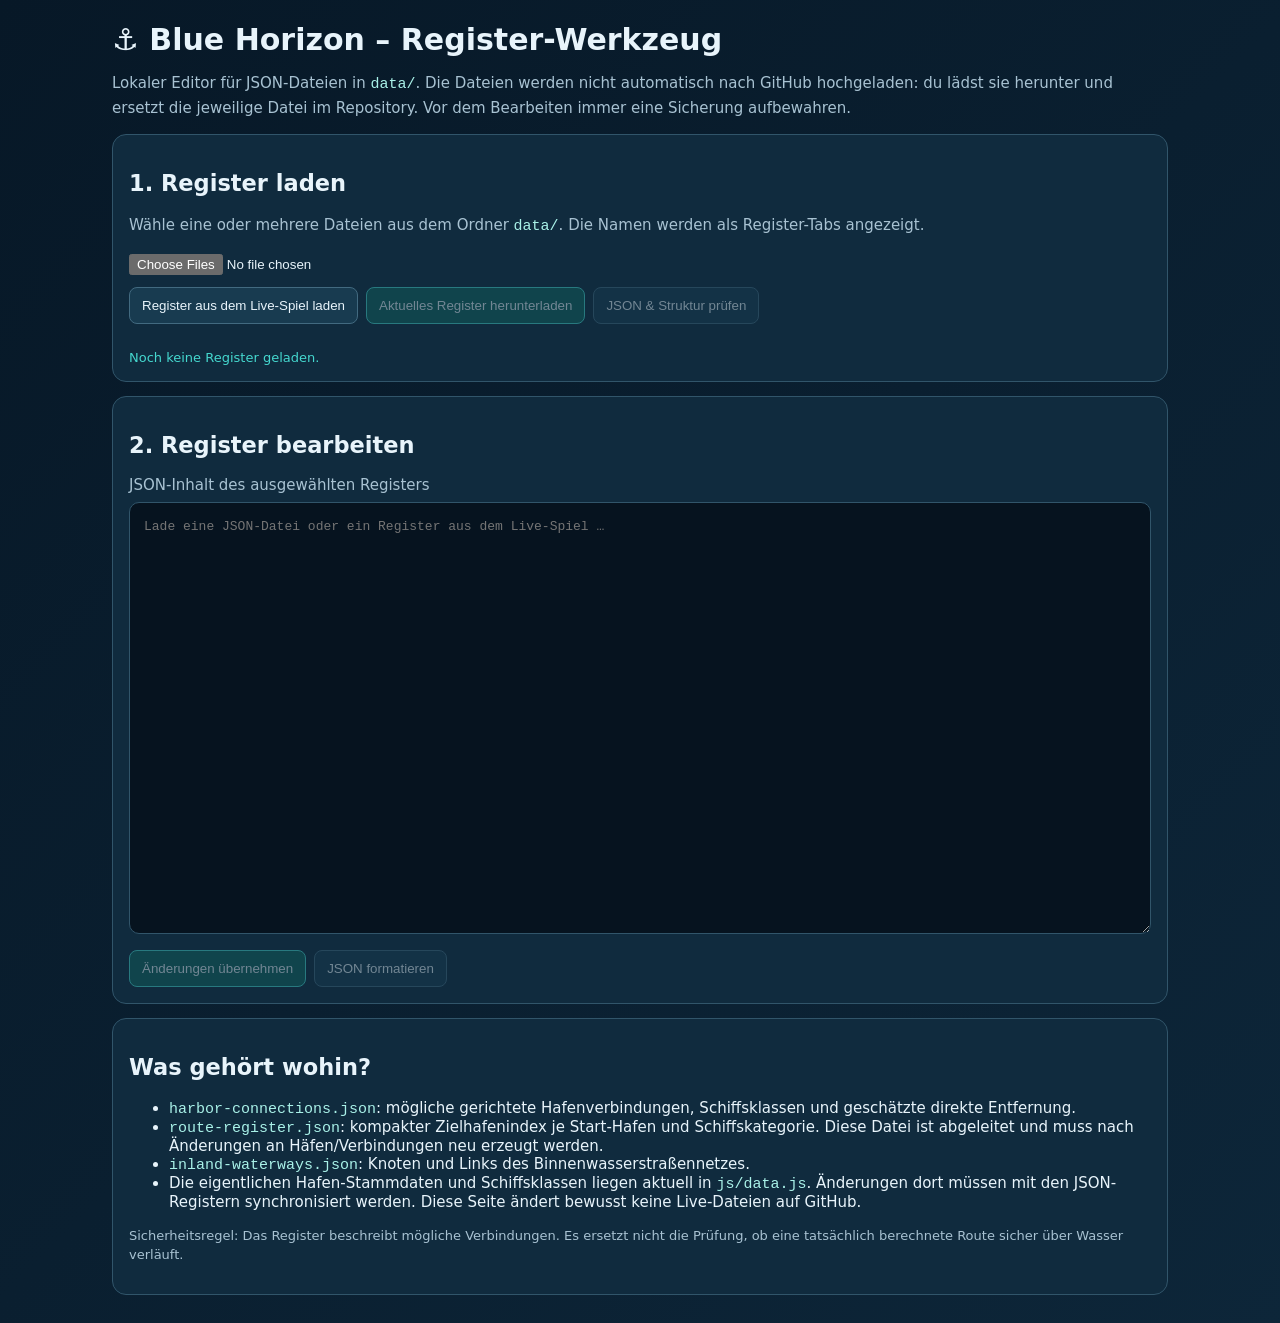
==== tools/register-editor.html @ 50d74d06 "Add local JSON register editor and validator" ====
<!doctype html>
<html lang="de">
<head>
<meta charset="utf-8"><meta name="viewport" content="width=device-width,initial-scale=1">
<title>Blue Horizon – Register-Werkzeug</title>
<style>
:root{color-scheme:dark;--bg:#071827;--panel:#102b3e;--line:#31556a;--text:#e8f4fb;--muted:#a8c2d2;--accent:#45d8cf}
*{box-sizing:border-box}body{margin:0;background:linear-gradient(135deg,#071827,#0d2639);color:var(--text);font:15px system-ui,sans-serif}main{max-width:1100px;margin:auto;padding:22px}h1{margin:0 0 8px}p{color:var(--muted);line-height:1.5}.panel{background:var(--panel);border:1px solid var(--line);border-radius:14px;padding:16px;margin:14px 0}.toolbar{display:flex;flex-wrap:wrap;gap:8px;align-items:center}button,.file-label,select{background:#183b50;color:var(--text);border:1px solid #426a80;border-radius:8px;padding:10px 12px;cursor:pointer}button.primary{background:#12645f;border-color:var(--accent)}button:disabled{opacity:.45;cursor:not-allowed}input[type=file]{max-width:100%}textarea{width:100%;min-height:48vh;background:#06131f;color:#dff6ff;border:1px solid var(--line);border-radius:10px;padding:14px;font:13px/1.5 ui-monospace,monospace;resize:vertical}label{display:block;margin-bottom:8px;color:var(--muted)}.status{white-space:pre-wrap;color:var(--accent);font-size:13px}.hint{font-size:13px}.tabs{display:flex;gap:6px;flex-wrap:wrap}.tabs button.active{border-color:var(--accent);box-shadow:inset 0 -2px var(--accent)}code{color:#a9f1e8}
</style>
</head>
<body><main>
<h1>⚓ Blue Horizon – Register-Werkzeug</h1>
<p>Lokaler Editor für JSON-Dateien in <code>data/</code>. Die Dateien werden nicht automatisch nach GitHub hochgeladen: du lädst sie herunter und ersetzt die jeweilige Datei im Repository. Vor dem Bearbeiten immer eine Sicherung aufbewahren.</p>
<div class="panel">
 <h2>1. Register laden</h2>
 <p>Wähle eine oder mehrere Dateien aus dem Ordner <code>data/</code>. Die Namen werden als Register-Tabs angezeigt.</p>
 <input id="files" type="file" accept=".json,application/json" multiple>
 <div class="toolbar" style="margin-top:12px"><button id="loadRepo" type="button">Register aus dem Live-Spiel laden</button><button id="download" class="primary" disabled>Aktuelles Register herunterladen</button><button id="validate" disabled>JSON & Struktur prüfen</button></div>
 <div id="tabs" class="tabs" style="margin-top:14px"></div>
 <div id="status" class="status" style="margin-top:12px">Noch keine Register geladen.</div>
</div>
<div class="panel">
 <h2>2. Register bearbeiten</h2>
 <label for="editor">JSON-Inhalt des ausgewählten Registers</label>
 <textarea id="editor" spellcheck="false" placeholder="Lade eine JSON-Datei oder ein Register aus dem Live-Spiel …" disabled></textarea>
 <div class="toolbar" style="margin-top:12px"><button id="apply" class="primary" disabled>Änderungen übernehmen</button><button id="pretty" disabled>JSON formatieren</button></div>
</div>
<div class="panel">
 <h2>Was gehört wohin?</h2>
 <ul>
  <li><code>harbor-connections.json</code>: mögliche gerichtete Hafenverbindungen, Schiffsklassen und geschätzte direkte Entfernung.</li>
  <li><code>route-register.json</code>: kompakter Zielhafenindex je Start-Hafen und Schiffskategorie. Diese Datei ist abgeleitet und muss nach Änderungen an Häfen/Verbindungen neu erzeugt werden.</li>
  <li><code>inland-waterways.json</code>: Knoten und Links des Binnenwasserstraßennetzes.</li>
  <li>Die eigentlichen Hafen-Stammdaten und Schiffsklassen liegen aktuell in <code>js/data.js</code>. Änderungen dort müssen mit den JSON-Registern synchronisiert werden. Diese Seite ändert bewusst keine Live-Dateien auf GitHub.</li>
 </ul>
 <p class="hint">Sicherheitsregel: Das Register beschreibt mögliche Verbindungen. Es ersetzt nicht die Prüfung, ob eine tatsächlich berechnete Route sicher über Wasser verläuft.</p>
</div>
</main>
<script>
'use strict';
const state={files:new Map(),active:null};
const $=id=>document.getElementById(id);
function setStatus(message){$('status').textContent=message}
function activeFile(){return state.files.get(state.active)}
function renderTabs(){const root=$('tabs');root.innerHTML='';for(const name of state.files.keys()){const b=document.createElement('button');b.textContent=name;b.className=name===state.active?'active':'';b.onclick=()=>selectFile(name);root.appendChild(b)}}
function selectFile(name){state.active=name;renderTabs();$('editor').value=state.files.get(name);$('editor').disabled=false;['download','validate','apply','pretty'].forEach(id=>$(id).disabled=false);setStatus('Ausgewählt: '+name)}
function guessRegisterName(file){return file.name}
function parseAndValidate(name,text){let data;try{data=JSON.parse(text)}catch(e){throw new Error('JSON-Syntaxfehler: '+e.message)}
 if(name==='harbor-connections.json'){if(data.schemaVersion!==1||!Array.isArray(data.ports)||!Array.isArray(data.connections))throw new Error('Erwartet schemaVersion 1 sowie ports[] und connections[].');const seen=new Set();for(const c of data.connections){if(!c.from||!c.to||c.from===c.to||!Array.isArray(c.shipTypes)||!Number.isFinite(Number(c.directKm)))throw new Error('Ungültige Verbindung: '+JSON.stringify(c));const k=c.from+'>'+c.to;if(seen.has(k))throw new Error('Doppelte Verbindung: '+k);seen.add(k)}}
 else if(name==='route-register.json'){if(data.schemaVersion!==2||!Array.isArray(data.table)||!Array.isArray(data.portTable))throw new Error('Erwartet schemaVersion 2 sowie table[] und portTable[].')}
 else if(name==='inland-waterways.json'){if(!Array.isArray(data.nodes)||!Array.isArray(data.links))throw new Error('Erwartet nodes[] und links[].')}
 return {data,summary:'✓ '+name+': JSON gültig'+(Array.isArray(data.connections)?' · '+data.connections.length+' Verbindungen':'')+(Array.isArray(data.table)?' · '+data.table.length+' Indexzeilen':'')+(Array.isArray(data.links)?' · '+data.nodes.length+' Knoten · '+data.links.length+' Links':'')};
}
$('files').addEventListener('change',async e=>{for(const file of e.target.files){try{const text=await file.text();parseAndValidate(file.name,text);state.files.set(file.name,text)}catch(error){setStatus(file.name+': '+error.message);continue}}if(state.files.size){state.active=state.active&&state.files.has(state.active)?state.active:state.files.keys().next().value;selectFile(state.active);setStatus('Geladen: '+[...state.files.keys()].join(', '))}});
$('loadRepo').onclick=async()=>{const names=['harbor-connections.json','route-register.json','inland-waterways.json'];setStatus('Lade Register …');for(const name of names){try{const response=await fetch('../data/'+name+'?editor='+Date.now(),{cache:'no-store'});if(!response.ok)throw new Error('HTTP '+response.status);const text=await response.text();parseAndValidate(name,text);state.files.set(name,text)}catch(error){setStatus('Fehler bei '+name+': '+error.message);return}}state.active=names[0];selectFile(state.active);setStatus('Alle drei Datenregister geladen. Bearbeite sie und lade jedes geänderte Register herunter.')};
$('apply').onclick=()=>{try{const {summary}=parseAndValidate(state.active,$('editor').value);state.files.set(state.active,$('editor').value);renderTabs();setStatus(summary+' · Änderungen im Editor übernommen.')}catch(e){setStatus('Prüfung fehlgeschlagen: '+e.message)}};
$('validate').onclick=()=>{try{setStatus(parseAndValidate(state.active,$('editor').value).summary)}catch(e){setStatus('Prüfung fehlgeschlagen: '+e.message)}};
$('pretty').onclick=()=>{try{$('editor').value=JSON.stringify(JSON.parse($('editor').value),null,2);setStatus('JSON formatiert. Klicke danach auf „Änderungen übernehmen“.')}catch(e){setStatus('JSON-Syntaxfehler: '+e.message)}};
$('download').onclick=()=>{try{const parsed=parseAndValidate(state.active,$('editor').value);state.files.set(state.active,$('editor').value);const blob=new Blob([JSON.stringify(parsed.data,null,2)+'\n'],{type:'application/json'});const url=URL.createObjectURL(blob);const a=document.createElement('a');a.href=url;a.download=state.active;a.click();setTimeout(()=>URL.revokeObjectURL(url),1000);setStatus('Download erstellt: '+state.active)}catch(e){setStatus('Download abgebrochen: '+e.message)}};
</script></body></html>
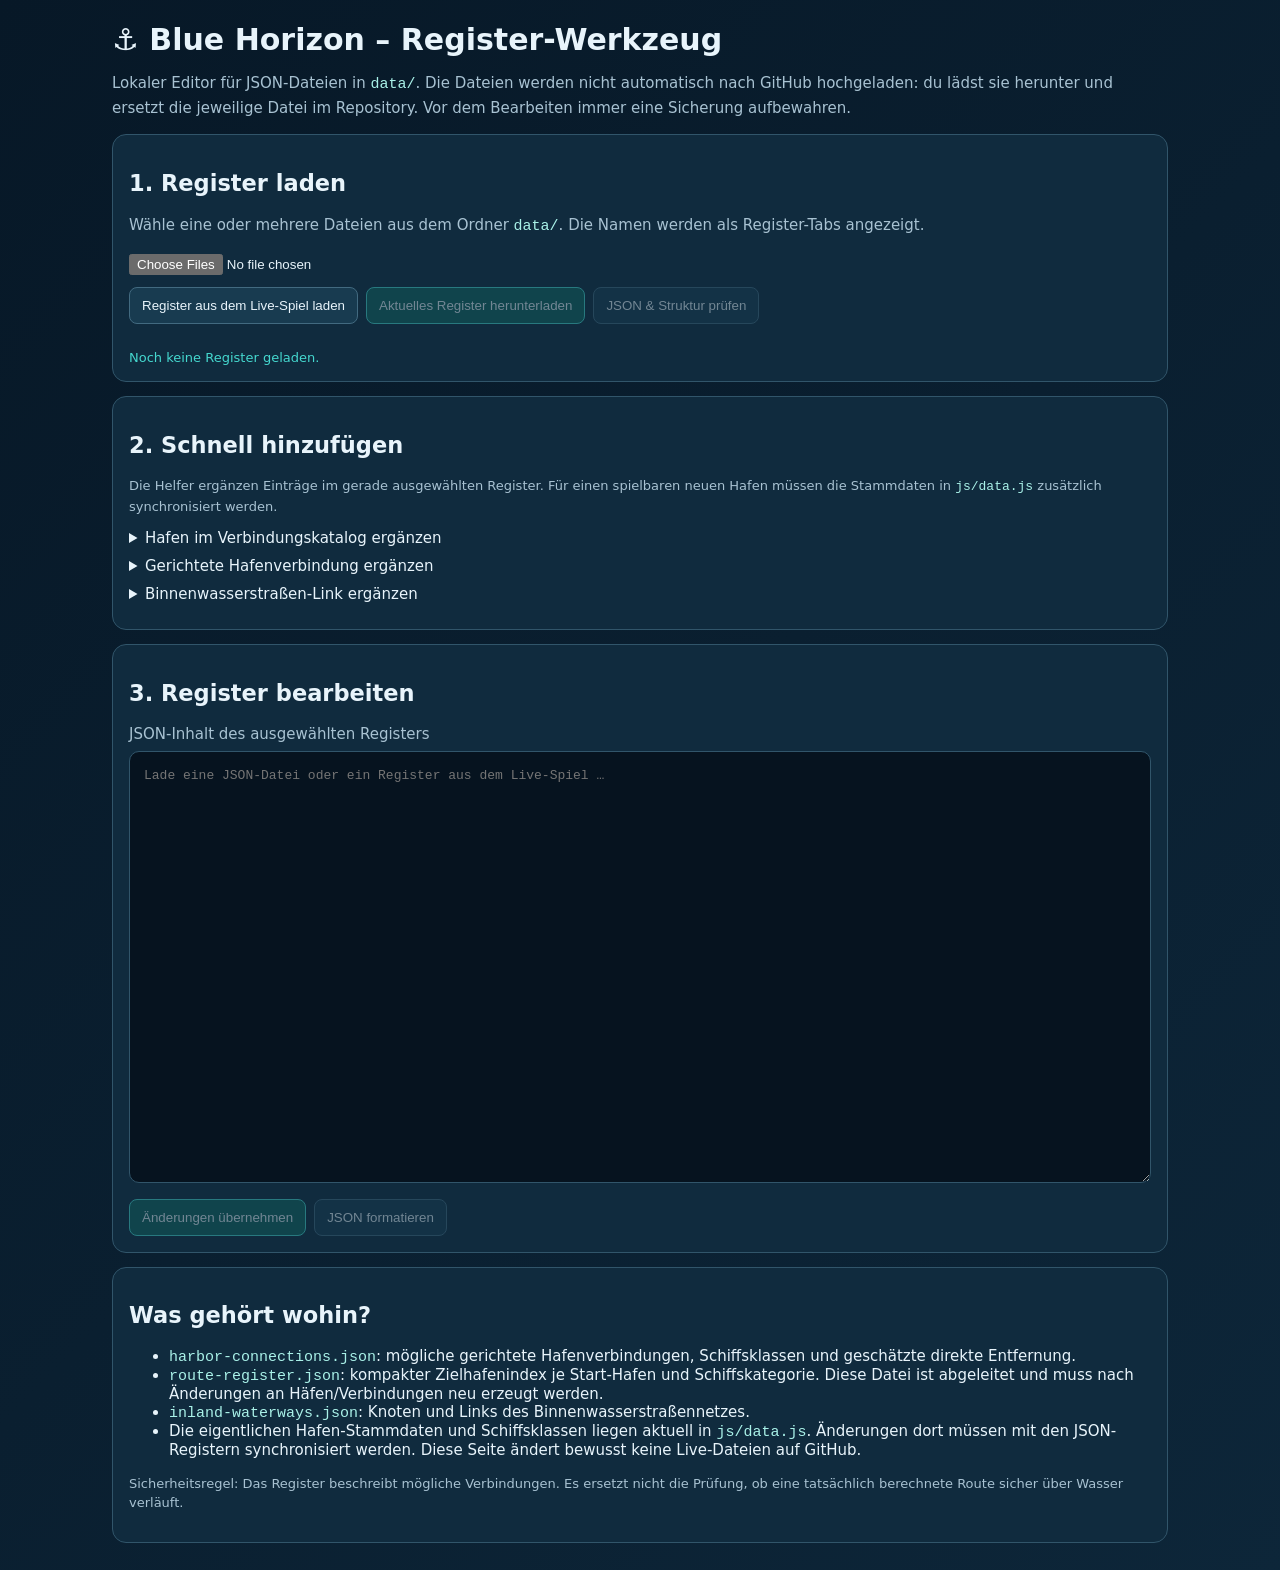
==== commit 2f07affb: "Add quick forms for ports and route register entries" ====
--- a/tools/register-editor.html
+++ b/tools/register-editor.html
@@ -20,7 +20,21 @@
  <div id="status" class="status" style="margin-top:12px">Noch keine Register geladen.</div>
 </div>
 <div class="panel">
- <h2>2. Register bearbeiten</h2>
+ <h2>2. Schnell hinzufügen</h2>
+ <p class="hint">Die Helfer ergänzen Einträge im gerade ausgewählten Register. Für einen spielbaren neuen Hafen müssen die Stammdaten in <code>js/data.js</code> zusätzlich synchronisiert werden.</p>
+ <details style="margin:10px 0"><summary>Hafen im Verbindungskatalog ergänzen</summary>
+  <div class="toolbar" style="margin-top:10px"><input id="newPortId" placeholder="ID, z. B. xyz"><input id="newPortName" placeholder="Hafenname"><label style="display:flex;gap:6px;align-items:center;margin:0"><input id="newPortRiver" type="checkbox"> Binnenhafen</label><input id="newPortLevel" type="number" min="1" max="3" value="2" style="width:90px"><button id="addPort">Hafen ergänzen</button></div>
+ </details>
+ <details style="margin:10px 0"><summary>Gerichtete Hafenverbindung ergänzen</summary>
+  <div class="toolbar" style="margin-top:10px"><input id="connFrom" placeholder="Start-ID"><input id="connTo" placeholder="Ziel-ID"><input id="connKm" type="number" min="1" placeholder="Direkt-km" style="width:130px"><select id="connKind"><option value="sea">See</option><option value="river">Binnen</option></select><input id="connTypes" placeholder="Schiffstypen, kommasepariert" value="coastal,medium,long,ultra,tanker,bulk,ro-ro" style="min-width:260px"><button id="addConnection">Verbindung ergänzen</button></div>
+  <p class="hint">Die Verbindung ist gerichtet. Wenn beide Fahrtrichtungen gelten sollen, füge auch die Gegenrichtung hinzu.</p>
+ </details>
+ <details style="margin:10px 0"><summary>Binnenwasserstraßen-Link ergänzen</summary>
+  <div class="toolbar" style="margin-top:10px"><input id="waterFrom" placeholder="Start-Hafen-ID"><input id="waterTo" placeholder="Ziel-Hafen-ID"><button id="addWaterLink">Binnen-Link ergänzen</button></div>
+ </details>
+</div>
+<div class="panel">
+ <h2>3. Register bearbeiten</h2>
  <label for="editor">JSON-Inhalt des ausgewählten Registers</label>
  <textarea id="editor" spellcheck="false" placeholder="Lade eine JSON-Datei oder ein Register aus dem Live-Spiel …" disabled></textarea>
  <div class="toolbar" style="margin-top:12px"><button id="apply" class="primary" disabled>Änderungen übernehmen</button><button id="pretty" disabled>JSON formatieren</button></div>
@@ -48,9 +62,15 @@
 function parseAndValidate(name,text){let data;try{data=JSON.parse(text)}catch(e){throw new Error('JSON-Syntaxfehler: '+e.message)}
  if(name==='harbor-connections.json'){if(data.schemaVersion!==1||!Array.isArray(data.ports)||!Array.isArray(data.connections))throw new Error('Erwartet schemaVersion 1 sowie ports[] und connections[].');const seen=new Set();for(const c of data.connections){if(!c.from||!c.to||c.from===c.to||!Array.isArray(c.shipTypes)||!Number.isFinite(Number(c.directKm)))throw new Error('Ungültige Verbindung: '+JSON.stringify(c));const k=c.from+'>'+c.to;if(seen.has(k))throw new Error('Doppelte Verbindung: '+k);seen.add(k)}}
  else if(name==='route-register.json'){if(data.schemaVersion!==2||!Array.isArray(data.table)||!Array.isArray(data.portTable))throw new Error('Erwartet schemaVersion 2 sowie table[] und portTable[].')}
- else if(name==='inland-waterways.json'){if(!Array.isArray(data.nodes)||!Array.isArray(data.links))throw new Error('Erwartet nodes[] und links[].')}
- return {data,summary:'✓ '+name+': JSON gültig'+(Array.isArray(data.connections)?' · '+data.connections.length+' Verbindungen':'')+(Array.isArray(data.table)?' · '+data.table.length+' Indexzeilen':'')+(Array.isArray(data.links)?' · '+data.nodes.length+' Knoten · '+data.links.length+' Links':'')};
+ else if(name==='inland-waterways.json'){if(data.schemaVersion!==2||!Array.isArray(data.links)||!Array.isArray(data.corridors))throw new Error('Erwartet schemaVersion 2 sowie links[] und corridors[].');for(const link of data.links){if(!Array.isArray(link)||link.length!==2||!link[0]||!link[1])throw new Error('Ungültiger Binnenwasserstraßen-Link: '+JSON.stringify(link))}}
+ return {data,summary:'✓ '+name+': JSON gültig'+(Array.isArray(data.connections)?' · '+data.connections.length+' Verbindungen':'')+(Array.isArray(data.table)?' · '+data.table.length+' Indexzeilen':'')+(Array.isArray(data.links)?' · '+data.links.length+' Links · '+data.corridors.length+' Korridore':'')};
 }
+function updateCurrentRegister(mutator){
+ try{if(!state.active)throw new Error('Wähle zuerst das passende Register aus.');const parsed=JSON.parse($('editor').value);mutator(parsed);const text=JSON.stringify(parsed,null,2);parseAndValidate(state.active,text);$('editor').value=text;state.files.set(state.active,text);renderTabs();setStatus('Eintrag ergänzt. Prüfe das Register und lade es anschließend herunter.')}catch(error){setStatus('Nicht ergänzt: '+error.message)}
+}
+$('addPort').onclick=()=>updateCurrentRegister(data=>{if(state.active!=='harbor-connections.json')throw new Error('Wähle harbor-connections.json.');const id=$('newPortId').value.trim().toLowerCase(),name=$('newPortName').value.trim();if(!/^[a-z0-9-]{2,8}$/.test(id)||!name)throw new Error('ID (2–8 Zeichen) und Name sind erforderlich.');if(data.ports.some(p=>String(p.id)===id))throw new Error('Diese Hafen-ID existiert bereits.');data.ports.push({id,name,river:$('newPortRiver').checked,level:Math.max(1,Math.min(3,Number($('newPortLevel').value)||2))});$('newPortId').value='';$('newPortName').value=''});
+$('addConnection').onclick=()=>updateCurrentRegister(data=>{if(state.active!=='harbor-connections.json')throw new Error('Wähle harbor-connections.json.');const from=$('connFrom').value.trim().toLowerCase(),to=$('connTo').value.trim().toLowerCase(),directKm=Number($('connKm').value),shipTypes=$('connTypes').value.split(',').map(v=>v.trim()).filter(Boolean),kind=$('connKind').value;if(!from||!to||from===to||!Number.isFinite(directKm)||directKm<=0||!shipTypes.length)throw new Error('Start, Ziel, positive Entfernung und Schiffstypen angeben.');if(!data.ports.some(p=>p.id===from)||!data.ports.some(p=>p.id===to))throw new Error('Start- und Zielhafen müssen bereits im ports-Register existieren.');if(data.connections.some(c=>c.from===from&&c.to===to))throw new Error('Diese gerichtete Verbindung existiert bereits.');data.connections.push({from,to,shipTypes,kind,directKm:Math.round(directKm)});$('connFrom').value='';$('connTo').value='';$('connKm').value=''});
+$('addWaterLink').onclick=()=>updateCurrentRegister(data=>{if(state.active!=='inland-waterways.json')throw new Error('Wähle inland-waterways.json.');const from=$('waterFrom').value.trim().toLowerCase(),to=$('waterTo').value.trim().toLowerCase();if(!from||!to||from===to)throw new Error('Zwei unterschiedliche Hafen-IDs angeben.');if(!Array.isArray(data.links))throw new Error('links[] fehlt.');if(data.links.some(link=>link[0]===from&&link[1]===to))throw new Error('Dieser Link existiert bereits.');data.links.push([from,to]);$('waterFrom').value='';$('waterTo').value=''});
 $('files').addEventListener('change',async e=>{for(const file of e.target.files){try{const text=await file.text();parseAndValidate(file.name,text);state.files.set(file.name,text)}catch(error){setStatus(file.name+': '+error.message);continue}}if(state.files.size){state.active=state.active&&state.files.has(state.active)?state.active:state.files.keys().next().value;selectFile(state.active);setStatus('Geladen: '+[...state.files.keys()].join(', '))}});
 $('loadRepo').onclick=async()=>{const names=['harbor-connections.json','route-register.json','inland-waterways.json'];setStatus('Lade Register …');for(const name of names){try{const response=await fetch('../data/'+name+'?editor='+Date.now(),{cache:'no-store'});if(!response.ok)throw new Error('HTTP '+response.status);const text=await response.text();parseAndValidate(name,text);state.files.set(name,text)}catch(error){setStatus('Fehler bei '+name+': '+error.message);return}}state.active=names[0];selectFile(state.active);setStatus('Alle drei Datenregister geladen. Bearbeite sie und lade jedes geänderte Register herunter.')};
 $('apply').onclick=()=>{try{const {summary}=parseAndValidate(state.active,$('editor').value);state.files.set(state.active,$('editor').value);renderTabs();setStatus(summary+' · Änderungen im Editor übernommen.')}catch(e){setStatus('Prüfung fehlgeschlagen: '+e.message)}};
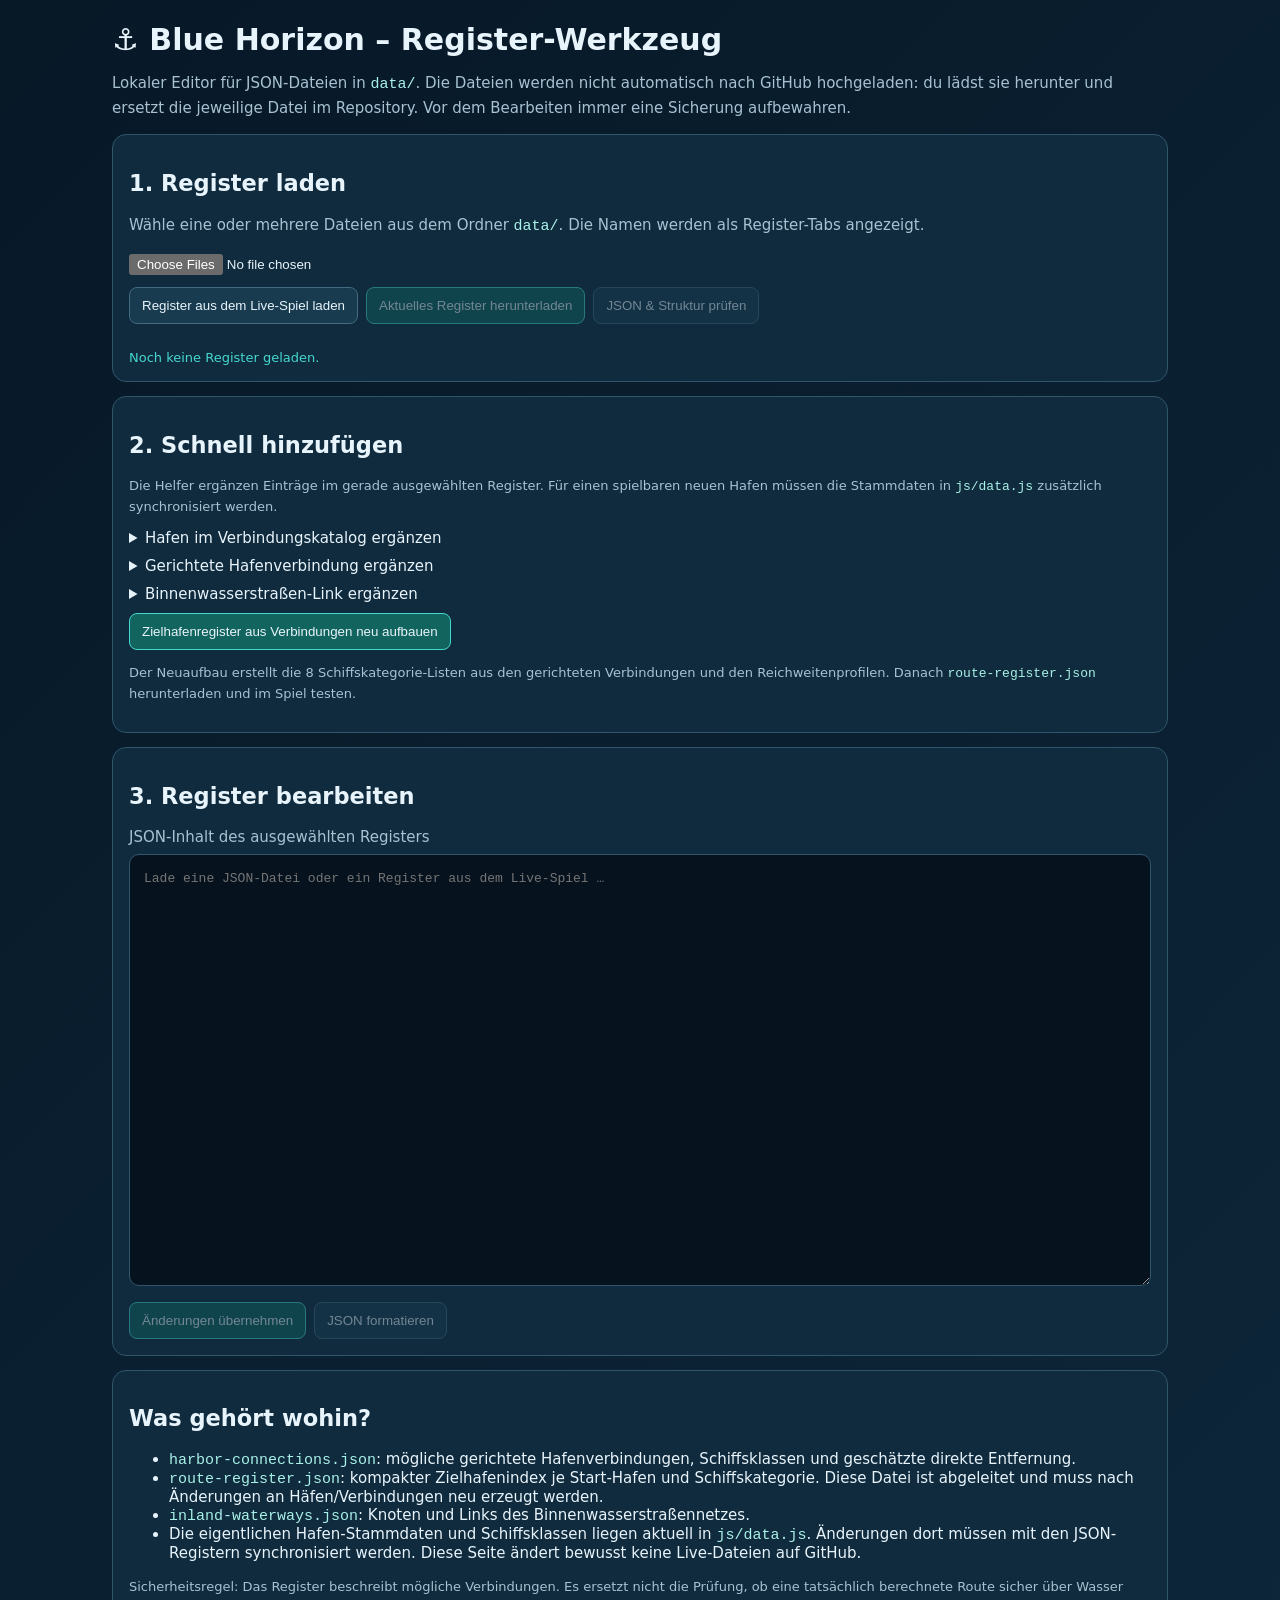
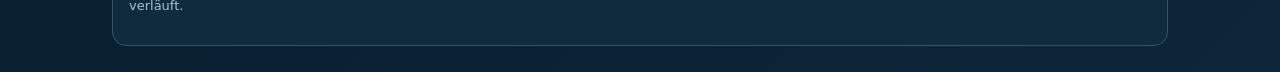
==== commit 07eb924d: "Add route register rebuild helper" ====
--- a/tools/register-editor.html
+++ b/tools/register-editor.html
@@ -32,6 +32,8 @@
  <details style="margin:10px 0"><summary>Binnenwasserstraßen-Link ergänzen</summary>
   <div class="toolbar" style="margin-top:10px"><input id="waterFrom" placeholder="Start-Hafen-ID"><input id="waterTo" placeholder="Ziel-Hafen-ID"><button id="addWaterLink">Binnen-Link ergänzen</button></div>
  </details>
+ <div class="toolbar"><button id="rebuildRouteRegister" class="primary">Zielhafenregister aus Verbindungen neu aufbauen</button></div>
+ <p class="hint">Der Neuaufbau erstellt die 8 Schiffskategorie-Listen aus den gerichteten Verbindungen und den Reichweitenprofilen. Danach <code>route-register.json</code> herunterladen und im Spiel testen.</p>
 </div>
 <div class="panel">
  <h2>3. Register bearbeiten</h2>
@@ -71,6 +73,44 @@
 $('addPort').onclick=()=>updateCurrentRegister(data=>{if(state.active!=='harbor-connections.json')throw new Error('Wähle harbor-connections.json.');const id=$('newPortId').value.trim().toLowerCase(),name=$('newPortName').value.trim();if(!/^[a-z0-9-]{2,8}$/.test(id)||!name)throw new Error('ID (2–8 Zeichen) und Name sind erforderlich.');if(data.ports.some(p=>String(p.id)===id))throw new Error('Diese Hafen-ID existiert bereits.');data.ports.push({id,name,river:$('newPortRiver').checked,level:Math.max(1,Math.min(3,Number($('newPortLevel').value)||2))});$('newPortId').value='';$('newPortName').value=''});
 $('addConnection').onclick=()=>updateCurrentRegister(data=>{if(state.active!=='harbor-connections.json')throw new Error('Wähle harbor-connections.json.');const from=$('connFrom').value.trim().toLowerCase(),to=$('connTo').value.trim().toLowerCase(),directKm=Number($('connKm').value),shipTypes=$('connTypes').value.split(',').map(v=>v.trim()).filter(Boolean),kind=$('connKind').value;if(!from||!to||from===to||!Number.isFinite(directKm)||directKm<=0||!shipTypes.length)throw new Error('Start, Ziel, positive Entfernung und Schiffstypen angeben.');if(!data.ports.some(p=>p.id===from)||!data.ports.some(p=>p.id===to))throw new Error('Start- und Zielhafen müssen bereits im ports-Register existieren.');if(data.connections.some(c=>c.from===from&&c.to===to))throw new Error('Diese gerichtete Verbindung existiert bereits.');data.connections.push({from,to,shipTypes,kind,directKm:Math.round(directKm)});$('connFrom').value='';$('connTo').value='';$('connKm').value=''});
 $('addWaterLink').onclick=()=>updateCurrentRegister(data=>{if(state.active!=='inland-waterways.json')throw new Error('Wähle inland-waterways.json.');const from=$('waterFrom').value.trim().toLowerCase(),to=$('waterTo').value.trim().toLowerCase();if(!from||!to||from===to)throw new Error('Zwei unterschiedliche Hafen-IDs angeben.');if(!Array.isArray(data.links))throw new Error('links[] fehlt.');if(data.links.some(link=>link[0]===from&&link[1]===to))throw new Error('Dieser Link existiert bereits.');data.links.push([from,to]);$('waterFrom').value='';$('waterTo').value=''});
+$('rebuildRouteRegister').onclick=()=>{
+ try{
+  const connectionText=state.files.get('harbor-connections.json'),indexText=state.files.get('route-register.json');
+  if(!connectionText||!indexText)throw new Error('Lade zuerst harbor-connections.json und route-register.json.');
+  const catalog=JSON.parse(connectionText),index=JSON.parse(indexText);
+  if(!Array.isArray(catalog.ports)||!Array.isArray(catalog.connections))throw new Error('Hafenverbindungskatalog ist ungültig.');
+  if(!Array.isArray(index.portTable)||!Array.isArray(index.table))throw new Error('Zielhafenregister ist ungültig.');
+  const rows=index.portTable.slice(),byCode=new Map(rows.map(row=>[String(row[1]),row]));
+  for(const p of catalog.ports){
+   const code=String(p.id||'');if(!code)continue;
+   if(!byCode.has(code)){const rowId='p_'+code;rows.push([rowId,code,String(p.name||code),p.river?'Binnenhafen':Number(p.level)>=3?'Wichtiger Seehafen':'Regionaler Seehafen']);byCode.set(code,rows[rows.length-1]);}
+  }
+  const typeByCategory={1:'river',2:'coastal',3:'medium',4:'long',5:'ultra',6:'tanker',7:'bulk',8:'ro-ro'};
+  const bands={1:[0,800],2:[0,2200],3:[700,6000],4:[5000,30000],5:[10000,30000],6:[2000,30000],7:[1500,20000],8:[500,8000]};
+  const byOrigin=new Map();
+  for(const conn of catalog.connections){
+   if(!conn||!conn.from||!conn.to||!Array.isArray(conn.shipTypes)||!byCode.has(String(conn.from))||!byCode.has(String(conn.to)))continue;
+   const estimate=Math.round(Number(conn.directKm)*(conn.kind==='river'?1.25:1.15)/10)*10;
+   if(!Number.isFinite(estimate)||estimate<=0)continue;
+   for(let category=1;category<=8;category++){
+    const type=typeByCategory[category],band=bands[category];
+    if(!conn.shipTypes.includes(type)||estimate<band[0]||estimate>band[1])continue;
+    const key=String(conn.from)+'|'+category;
+    if(!byOrigin.has(key))byOrigin.set(key,[]);
+    byOrigin.get(key).push(String(byCode.get(String(conn.to))[0]));
+   }
+  }
+  const table=[];
+  for(const origin of rows)for(let category=1;category<=8;category++){
+   const code=String(origin[1]),targets=[...new Set(byOrigin.get(code+'|'+category)||[])].filter(id=>id!==String(origin[0]));
+   table.push([String(origin[0]),code,String(category),targets.join(',')]);
+  }
+  index.portTable=rows;index.table=table;index.updated=new Date().toISOString().slice(0,10);index.generatedFrom='harbor-connections.json + portTable';
+  const text=JSON.stringify(index,null,2);parseAndValidate('route-register.json',text);state.files.set('route-register.json',text);
+  if(!state.files.has('harbor-connections.json'))state.files.set('harbor-connections.json',connectionText);
+  state.active='route-register.json';selectFile(state.active);setStatus('Zielhafenregister neu aufgebaut: '+rows.length+' Häfen · '+table.length+' Hafen-/Kategorie-Zeilen. Lade route-register.json herunter.');
+ }catch(error){setStatus('Register konnte nicht neu aufgebaut werden: '+error.message)}
+};
 $('files').addEventListener('change',async e=>{for(const file of e.target.files){try{const text=await file.text();parseAndValidate(file.name,text);state.files.set(file.name,text)}catch(error){setStatus(file.name+': '+error.message);continue}}if(state.files.size){state.active=state.active&&state.files.has(state.active)?state.active:state.files.keys().next().value;selectFile(state.active);setStatus('Geladen: '+[...state.files.keys()].join(', '))}});
 $('loadRepo').onclick=async()=>{const names=['harbor-connections.json','route-register.json','inland-waterways.json'];setStatus('Lade Register …');for(const name of names){try{const response=await fetch('../data/'+name+'?editor='+Date.now(),{cache:'no-store'});if(!response.ok)throw new Error('HTTP '+response.status);const text=await response.text();parseAndValidate(name,text);state.files.set(name,text)}catch(error){setStatus('Fehler bei '+name+': '+error.message);return}}state.active=names[0];selectFile(state.active);setStatus('Alle drei Datenregister geladen. Bearbeite sie und lade jedes geänderte Register herunter.')};
 $('apply').onclick=()=>{try{const {summary}=parseAndValidate(state.active,$('editor').value);state.files.set(state.active,$('editor').value);renderTabs();setStatus(summary+' · Änderungen im Editor übernommen.')}catch(e){setStatus('Prüfung fehlgeschlagen: '+e.message)}};
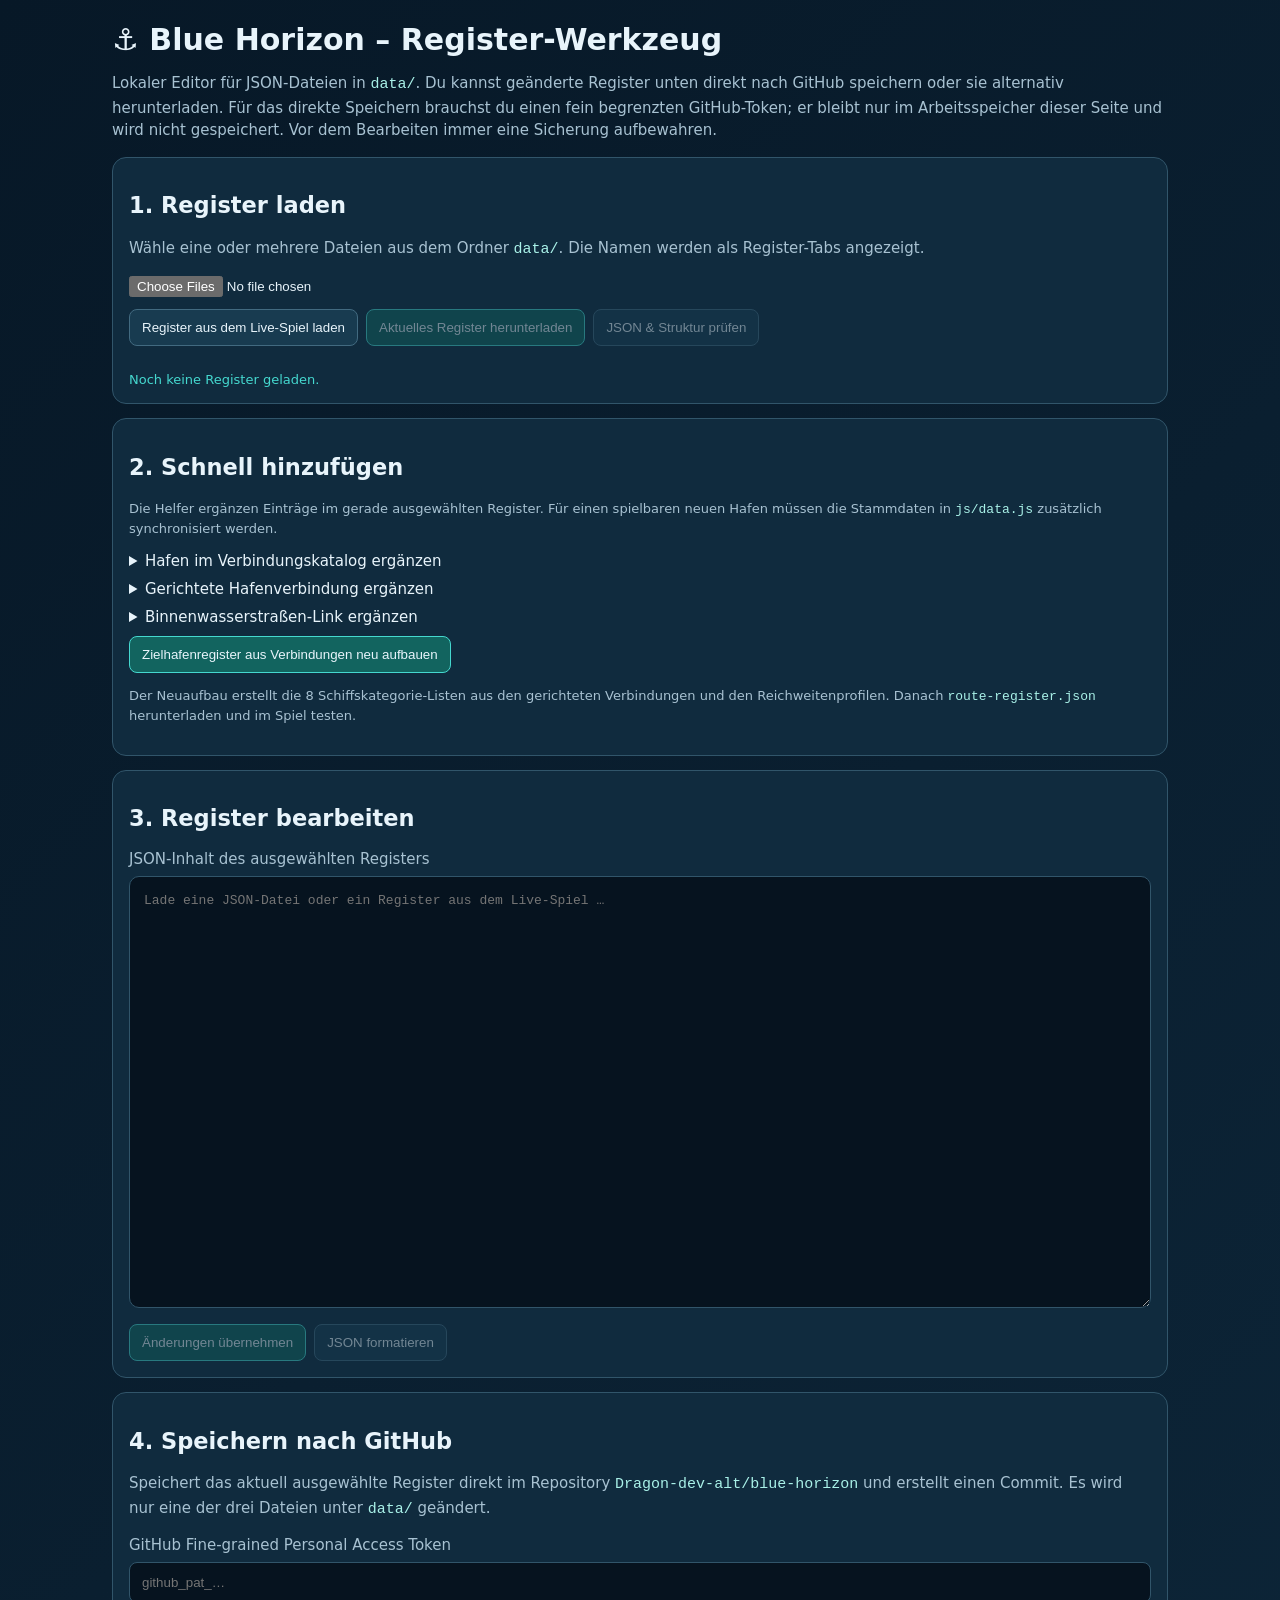
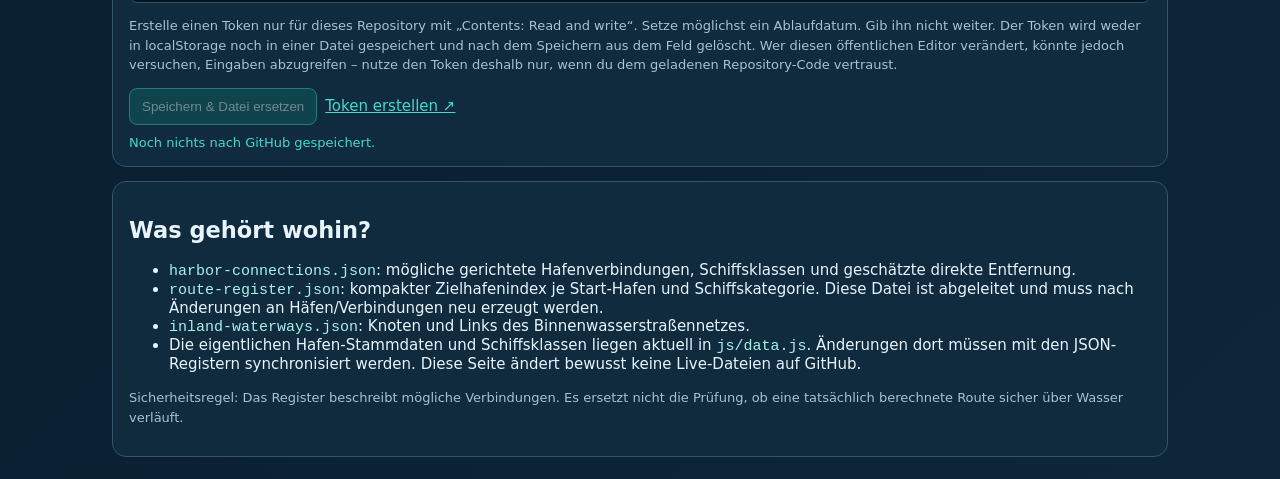
==== commit 485df9b8: "Add direct GitHub save and replace button for data registers" ====
--- a/tools/register-editor.html
+++ b/tools/register-editor.html
@@ -10,7 +10,7 @@
 </head>
 <body><main>
 <h1>⚓ Blue Horizon – Register-Werkzeug</h1>
-<p>Lokaler Editor für JSON-Dateien in <code>data/</code>. Die Dateien werden nicht automatisch nach GitHub hochgeladen: du lädst sie herunter und ersetzt die jeweilige Datei im Repository. Vor dem Bearbeiten immer eine Sicherung aufbewahren.</p>
+<p>Lokaler Editor für JSON-Dateien in <code>data/</code>. Du kannst geänderte Register unten direkt nach GitHub speichern oder sie alternativ herunterladen. Für das direkte Speichern brauchst du einen fein begrenzten GitHub-Token; er bleibt nur im Arbeitsspeicher dieser Seite und wird nicht gespeichert. Vor dem Bearbeiten immer eine Sicherung aufbewahren.</p>
 <div class="panel">
  <h2>1. Register laden</h2>
  <p>Wähle eine oder mehrere Dateien aus dem Ordner <code>data/</code>. Die Namen werden als Register-Tabs angezeigt.</p>
@@ -40,6 +40,15 @@
  <label for="editor">JSON-Inhalt des ausgewählten Registers</label>
  <textarea id="editor" spellcheck="false" placeholder="Lade eine JSON-Datei oder ein Register aus dem Live-Spiel …" disabled></textarea>
  <div class="toolbar" style="margin-top:12px"><button id="apply" class="primary" disabled>Änderungen übernehmen</button><button id="pretty" disabled>JSON formatieren</button></div>
+</div>
+<div class="panel">
+ <h2>4. Speichern nach GitHub</h2>
+ <p>Speichert das aktuell ausgewählte Register direkt im Repository <code>Dragon-dev-alt/blue-horizon</code> und erstellt einen Commit. Es wird nur eine der drei Dateien unter <code>data/</code> geändert.</p>
+ <label for="githubToken">GitHub Fine-grained Personal Access Token</label>
+ <input id="githubToken" type="password" autocomplete="off" placeholder="github_pat_…" style="width:100%;padding:12px;background:#06131f;color:var(--text);border:1px solid var(--line);border-radius:8px">
+ <p class="hint">Erstelle einen Token nur für dieses Repository mit „Contents: Read and write“. Setze möglichst ein Ablaufdatum. Gib ihn nicht weiter. Der Token wird weder in localStorage noch in einer Datei gespeichert und nach dem Speichern aus dem Feld gelöscht. Wer diesen öffentlichen Editor verändert, könnte jedoch versuchen, Eingaben abzugreifen – nutze den Token deshalb nur, wenn du dem geladenen Repository-Code vertraust.</p>
+ <div class="toolbar"><button id="saveGithub" class="primary" disabled>Speichern & Datei ersetzen</button><a href="https://github.com/settings/personal-access-tokens/new" target="_blank" rel="noopener noreferrer" style="color:var(--accent);align-self:center">Token erstellen ↗</a></div>
+ <div id="saveStatus" class="status" style="margin-top:10px">Noch nichts nach GitHub gespeichert.</div>
 </div>
 <div class="panel">
  <h2>Was gehört wohin?</h2>
@@ -116,5 +125,30 @@
 $('apply').onclick=()=>{try{const {summary}=parseAndValidate(state.active,$('editor').value);state.files.set(state.active,$('editor').value);renderTabs();setStatus(summary+' · Änderungen im Editor übernommen.')}catch(e){setStatus('Prüfung fehlgeschlagen: '+e.message)}};
 $('validate').onclick=()=>{try{setStatus(parseAndValidate(state.active,$('editor').value).summary)}catch(e){setStatus('Prüfung fehlgeschlagen: '+e.message)}};
 $('pretty').onclick=()=>{try{$('editor').value=JSON.stringify(JSON.parse($('editor').value),null,2);setStatus('JSON formatiert. Klicke danach auf „Änderungen übernehmen“.')}catch(e){setStatus('JSON-Syntaxfehler: '+e.message)}};
+const tokenField=$('githubToken'),saveButton=$('saveGithub');
+function updateSaveButton(){saveButton.disabled=!(state.active&&state.files.has(state.active)&&tokenField.value.trim())}
+tokenField.addEventListener('input',updateSaveButton);
+const allowedRegisterPaths=new Set(['harbor-connections.json','route-register.json','inland-waterways.json']);
+function toBase64Utf8(text){const bytes=new TextEncoder().encode(text);let binary='';for(let i=0;i<bytes.length;i+=0x8000)binary+=String.fromCharCode(...bytes.subarray(i,i+0x8000));return btoa(binary)}
+saveButton.onclick=async()=>{
+ const token=tokenField.value.trim(),name=state.active;
+ try{
+  if(!token)throw new Error('Bitte einen GitHub-Token eintragen.');
+  if(!allowedRegisterPaths.has(name))throw new Error('Direktes Speichern ist nur für die drei unterstützten JSON-Register in data/ freigegeben.');
+  const parsed=parseAndValidate(name,$('editor').value),content=JSON.stringify(parsed.data,null,2)+'\\n';
+  state.files.set(name,content);$('editor').value=content;
+  saveButton.disabled=true;$('saveStatus').textContent='Prüfe GitHub-Version und speichere …';
+  const path='data/'+name,api='https://api.github.com/repos/Dragon-dev-alt/blue-horizon/contents/'+path;
+  const headers={'Authorization':'Bearer '+token,'Accept':'application/vnd.github+json','X-GitHub-Api-Version':'2022-11-28','Content-Type':'application/json'};
+  const current=await fetch(api+'?ref=main',{headers,cache:'no-store'});
+  if(!current.ok)throw new Error(current.status===404?'Datei nicht gefunden oder Token hat keinen Zugriff. Prüfe Repository und Contents-Rechte.':'GitHub-Lesezugriff fehlgeschlagen (HTTP '+current.status+').');
+  const file=await current.json();
+  const response=await fetch(api,{method:'PUT',headers,body:JSON.stringify({message:'Update '+path+' via register editor',content:toBase64Utf8(content),sha:file.sha,branch:'main'})});
+  const result=await response.json();
+  if(!response.ok)throw new Error((result.message||'GitHub hat das Speichern abgelehnt.')+' (HTTP '+response.status+').');
+  $('saveStatus').textContent='✓ Gespeichert und ersetzt: '+path+'\\nCommit: '+(result.commit&&result.commit.sha?result.commit.sha.slice(0,12):'erstellt')+'\\nDie GitHub-Pages-Version kann kurz brauchen, bis sie aktualisiert ist.';
+ }catch(error){$('saveStatus').textContent='Speichern fehlgeschlagen: '+error.message}
+ finally{tokenField.value='';updateSaveButton()}
+};
 $('download').onclick=()=>{try{const parsed=parseAndValidate(state.active,$('editor').value);state.files.set(state.active,$('editor').value);const blob=new Blob([JSON.stringify(parsed.data,null,2)+'\n'],{type:'application/json'});const url=URL.createObjectURL(blob);const a=document.createElement('a');a.href=url;a.download=state.active;a.click();setTimeout(()=>URL.revokeObjectURL(url),1000);setStatus('Download erstellt: '+state.active)}catch(e){setStatus('Download abgebrochen: '+e.message)}};
 </script></body></html>
